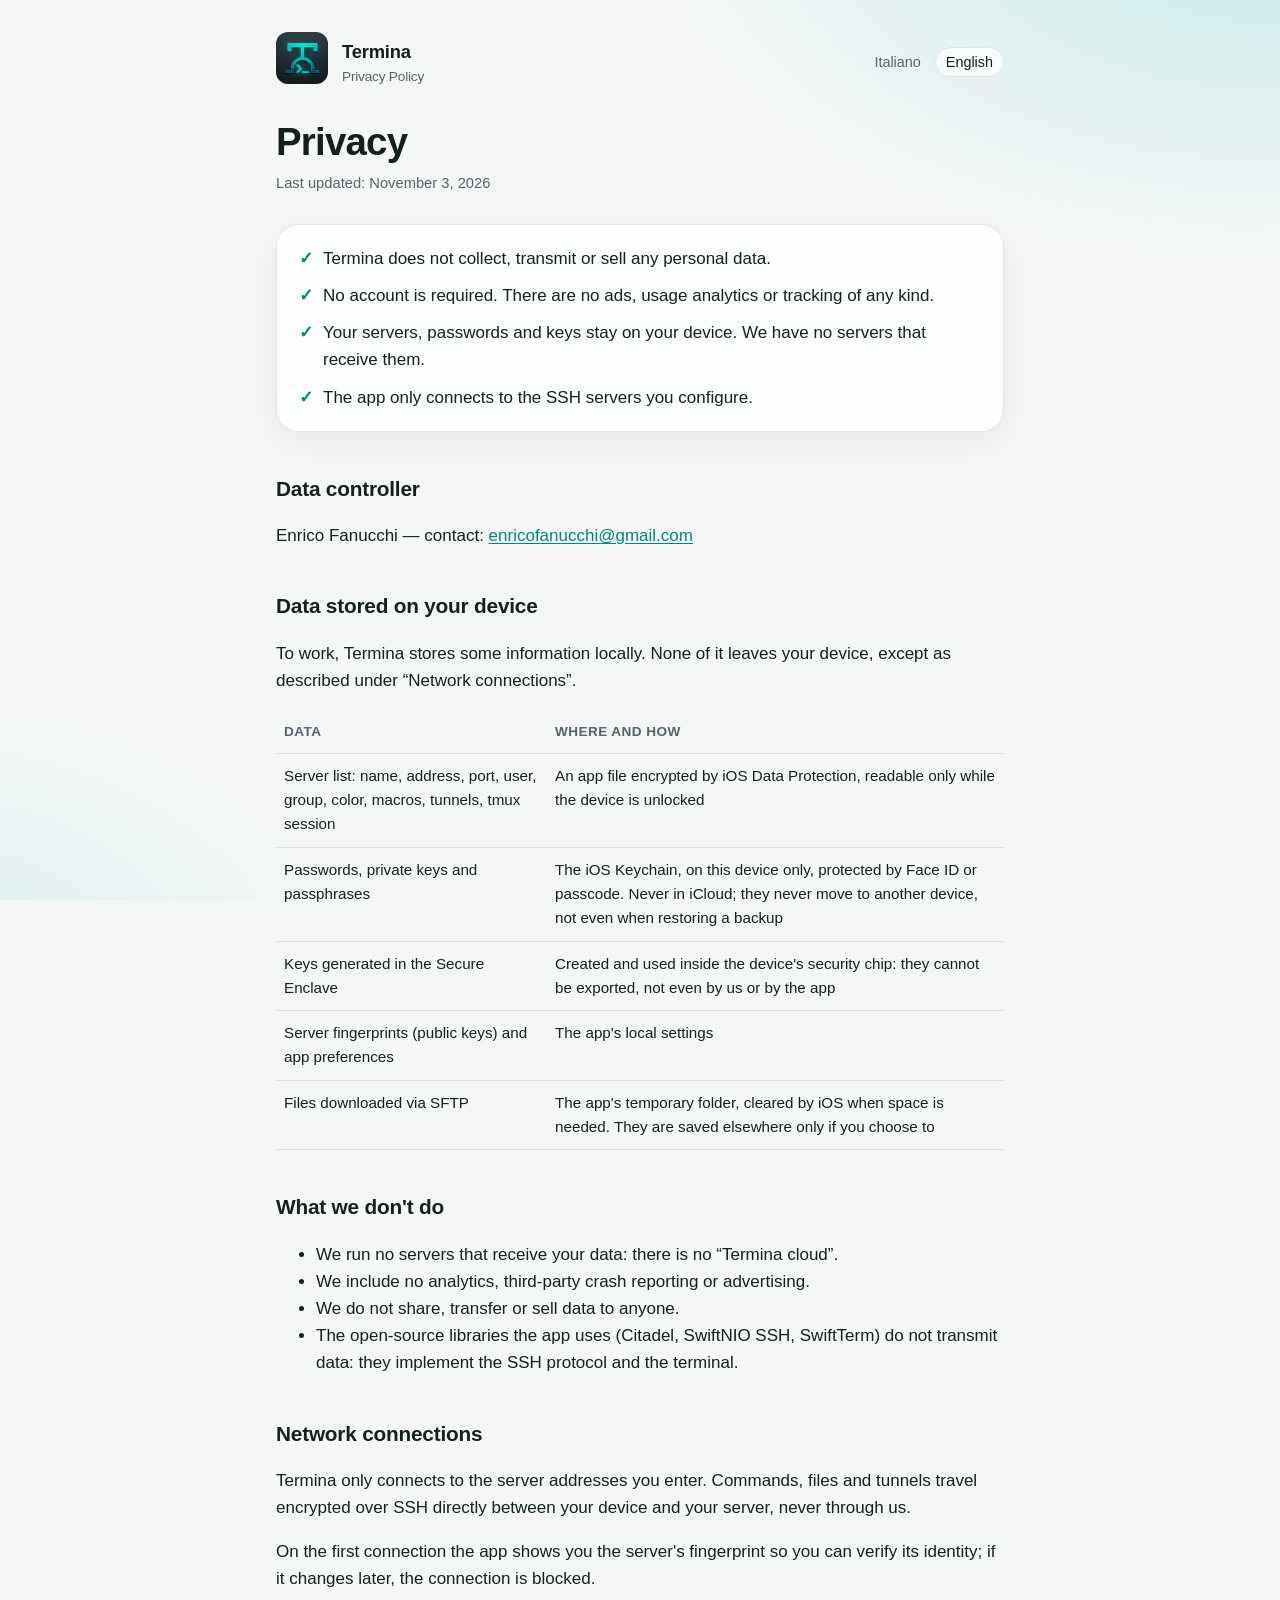
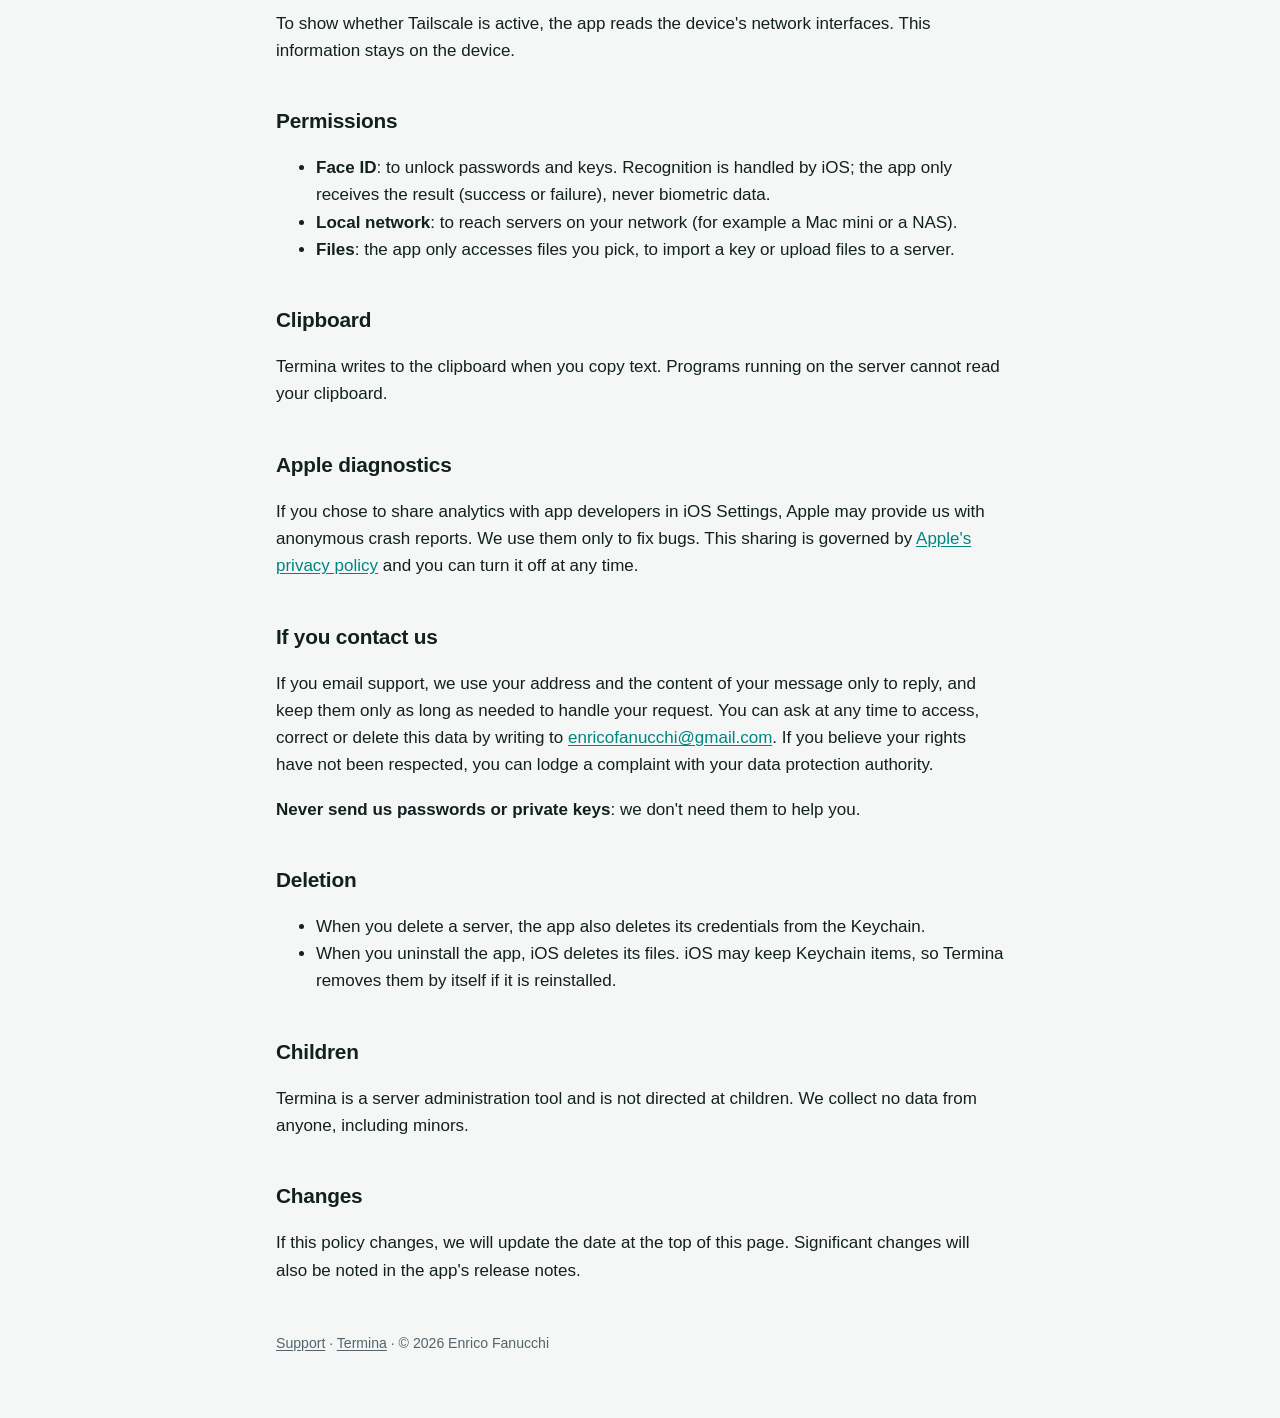
==== en/privacy.html @ 34df7649 "Sito di Termina: home, privacy e supporto in italiano e inglese" ====
<!doctype html>
<html lang="en">
<head>
  <meta charset="utf-8">
  <meta name="viewport" content="width=device-width, initial-scale=1">
  <title>Privacy · Termina</title>
  <meta name="description" content="Termina privacy policy: no data collected, everything stays on your device.">
  <link rel="icon" href="../favicon-32x32.png">
  <link rel="apple-touch-icon" href="../apple-touch-icon.png">
  <link rel="stylesheet" href="../style.css">
</head>
<body>
<main>
  <header>
    <a href="index.html"><img src="../icon-192x192.png" alt="Termina"></a>
    <div class="brand">Termina<small>Privacy Policy</small></div>
    <nav class="lang" aria-label="Language">
      <a href="../privacy.html" lang="it">Italiano</a>
      <a href="privacy.html" aria-current="page" lang="en">English</a>
    </nav>
  </header>

  <h1>Privacy</h1>
  <p class="meta">Last updated: November 3, 2026</p>

  <div class="card">
    <ul class="summary">
      <li>Termina does not collect, transmit or sell any personal data.</li>
      <li>No account is required. There are no ads, usage analytics or tracking of any kind.</li>
      <li>Your servers, passwords and keys stay on your device. We have no servers that receive them.</li>
      <li>The app only connects to the SSH servers you configure.</li>
    </ul>
  </div>

  <h2>Data controller</h2>
  <p>Enrico Fanucchi — contact: <a href="mailto:enricofanucchi@gmail.com">enricofanucchi@gmail.com</a></p>

  <h2>Data stored on your device</h2>
  <p>To work, Termina stores some information locally. None of it leaves your device, except as described under “Network connections”.</p>
  <div class="table-wrap">
    <table>
      <thead><tr><th>Data</th><th>Where and how</th></tr></thead>
      <tbody>
        <tr><td>Server list: name, address, port, user, group, color, macros, tunnels, tmux session</td><td>An app file encrypted by iOS Data Protection, readable only while the device is unlocked</td></tr>
        <tr><td>Passwords, private keys and passphrases</td><td>The iOS Keychain, on this device only, protected by Face ID or passcode. Never in iCloud; they never move to another device, not even when restoring a backup</td></tr>
        <tr><td>Keys generated in the Secure Enclave</td><td>Created and used inside the device's security chip: they cannot be exported, not even by us or by the app</td></tr>
        <tr><td>Server fingerprints (public keys) and app preferences</td><td>The app's local settings</td></tr>
        <tr><td>Files downloaded via SFTP</td><td>The app's temporary folder, cleared by iOS when space is needed. They are saved elsewhere only if you choose to</td></tr>
      </tbody>
    </table>
  </div>

  <h2>What we don't do</h2>
  <ul>
    <li>We run no servers that receive your data: there is no “Termina cloud”.</li>
    <li>We include no analytics, third-party crash reporting or advertising.</li>
    <li>We do not share, transfer or sell data to anyone.</li>
    <li>The open-source libraries the app uses (Citadel, SwiftNIO SSH, SwiftTerm) do not transmit data: they implement the SSH protocol and the terminal.</li>
  </ul>

  <h2>Network connections</h2>
  <p>Termina only connects to the server addresses you enter. Commands, files and tunnels travel encrypted over SSH directly between your device and your server, never through us.</p>
  <p>On the first connection the app shows you the server's fingerprint so you can verify its identity; if it changes later, the connection is blocked.</p>
  <p>To show whether Tailscale is active, the app reads the device's network interfaces. This information stays on the device.</p>

  <h2>Permissions</h2>
  <ul>
    <li><strong>Face ID</strong>: to unlock passwords and keys. Recognition is handled by iOS; the app only receives the result (success or failure), never biometric data.</li>
    <li><strong>Local network</strong>: to reach servers on your network (for example a Mac mini or a NAS).</li>
    <li><strong>Files</strong>: the app only accesses files you pick, to import a key or upload files to a server.</li>
  </ul>

  <h2>Clipboard</h2>
  <p>Termina writes to the clipboard when you copy text. Programs running on the server cannot read your clipboard.</p>

  <h2>Apple diagnostics</h2>
  <p>If you chose to share analytics with app developers in iOS Settings, Apple may provide us with anonymous crash reports. We use them only to fix bugs. This sharing is governed by <a href="https://www.apple.com/legal/privacy/">Apple's privacy policy</a> and you can turn it off at any time.</p>

  <h2>If you contact us</h2>
  <p>If you email support, we use your address and the content of your message only to reply, and keep them only as long as needed to handle your request. You can ask at any time to access, correct or delete this data by writing to <a href="mailto:enricofanucchi@gmail.com">enricofanucchi@gmail.com</a>. If you believe your rights have not been respected, you can lodge a complaint with your data protection authority.</p>
  <p><strong>Never send us passwords or private keys</strong>: we don't need them to help you.</p>

  <h2>Deletion</h2>
  <ul>
    <li>When you delete a server, the app also deletes its credentials from the Keychain.</li>
    <li>When you uninstall the app, iOS deletes its files. iOS may keep Keychain items, so Termina removes them by itself if it is reinstalled.</li>
  </ul>

  <h2>Children</h2>
  <p>Termina is a server administration tool and is not directed at children. We collect no data from anyone, including minors.</p>

  <h2>Changes</h2>
  <p>If this policy changes, we will update the date at the top of this page. Significant changes will also be noted in the app's release notes.</p>

  <footer><a href="support.html">Support</a> · <a href="index.html">Termina</a> · © 2026 Enrico Fanucchi</footer>
</main>
</body>
</html>
---- style.css ----
/* Termina — pagine pubbliche (privacy, supporto). Nessuna risorsa esterna. */
:root {
  --bg: #f5f7f7;
  --surface: rgba(255, 255, 255, 0.72);
  --border: rgba(16, 32, 36, 0.10);
  --text: #12201f;
  --muted: #55636a;
  --accent: #00857f;
  --accent-soft: rgba(0, 177, 169, 0.12);
  --code: rgba(16, 32, 36, 0.06);
  --glow: rgba(0, 177, 169, 0.20);
  color-scheme: light dark;
}

@media (prefers-color-scheme: dark) {
  :root {
    --bg: #0b1213;
    --surface: rgba(28, 38, 40, 0.66);
    --border: rgba(220, 237, 235, 0.10);
    --text: #e3eeec;
    --muted: #93a5a8;
    --accent: #3fd2ca;
    --accent-soft: rgba(63, 210, 202, 0.12);
    --code: rgba(220, 237, 235, 0.08);
    --glow: rgba(0, 177, 169, 0.28);
  }
}

* { box-sizing: border-box; }

html { -webkit-text-size-adjust: 100%; }

body {
  margin: 0;
  background:
    radial-gradient(900px 500px at 100% -10%, var(--glow), transparent 70%),
    radial-gradient(700px 420px at -10% 110%, var(--accent-soft), transparent 70%),
    var(--bg);
  background-attachment: fixed;
  color: var(--text);
  font: 17px/1.6 -apple-system, BlinkMacSystemFont, "SF Pro Text", "Segoe UI", Roboto, sans-serif;
  min-height: 100vh;
}

main {
  max-width: 760px;
  margin: 0 auto;
  padding: 24px 16px 64px;
}

header {
  display: flex;
  align-items: center;
  gap: 14px;
  margin: 8px 0 28px;
}

header img { width: 52px; height: 52px; border-radius: 12px; }
header .brand { font-weight: 700; font-size: 1.15rem; letter-spacing: -0.01em; }
header .brand small { display: block; font-weight: 400; font-size: 0.85rem; color: var(--muted); }

nav.lang { margin-left: auto; font-size: 0.9rem; }
nav.lang a { color: var(--muted); text-decoration: none; padding: 6px 10px; border-radius: 999px; }
nav.lang a[aria-current="page"] { color: var(--text); background: var(--surface); border: 1px solid var(--border); }

h1 { font-size: clamp(1.8rem, 5vw, 2.4rem); line-height: 1.15; letter-spacing: -0.02em; margin: 0 0 8px; }
h2 { font-size: 1.3rem; letter-spacing: -0.01em; margin: 40px 0 10px; }
h3 { font-size: 1.05rem; margin: 24px 0 6px; }
p, li { color: var(--text); }
.meta { color: var(--muted); font-size: 0.92rem; margin: 0 0 28px; }

a { color: var(--accent); text-underline-offset: 2px; }

code, kbd {
  font: 0.88em ui-monospace, "SF Mono", Menlo, monospace;
  background: var(--code);
  padding: 0.1em 0.4em;
  border-radius: 6px;
}

.card {
  background: var(--surface);
  border: 1px solid var(--border);
  border-radius: 22px;
  padding: 20px 22px;
  -webkit-backdrop-filter: blur(24px) saturate(160%);
  backdrop-filter: blur(24px) saturate(160%);
  box-shadow: 0 10px 40px rgba(0, 0, 0, 0.06);
}

.summary { display: grid; gap: 10px; margin: 0; padding: 0; list-style: none; }
.summary li { display: flex; gap: 10px; align-items: baseline; }
.summary li::before { content: "✓"; color: var(--accent); font-weight: 700; }

.links { display: grid; gap: 12px; grid-template-columns: repeat(auto-fit, minmax(220px, 1fr)); margin-top: 20px; }
.links a { display: block; text-decoration: none; color: var(--text); }
.links a strong { display: block; color: var(--accent); }
.links a span { color: var(--muted); font-size: 0.92rem; }

.table-wrap { overflow-x: auto; }
table { width: 100%; border-collapse: collapse; font-size: 0.95rem; }
th, td { text-align: left; vertical-align: top; padding: 10px 8px; border-bottom: 1px solid var(--border); }
th { color: var(--muted); font-weight: 600; font-size: 0.85rem; text-transform: uppercase; letter-spacing: 0.03em; }

details { border-bottom: 1px solid var(--border); padding: 12px 0; }
details:last-of-type { border-bottom: 0; }
summary { cursor: pointer; font-weight: 600; list-style: none; }
summary::-webkit-details-marker { display: none; }
summary::before { content: "›"; display: inline-block; width: 1em; color: var(--accent); transition: transform 0.2s; }
details[open] summary::before { transform: rotate(90deg); }
details > :not(summary) { margin-left: 1em; }

footer { margin-top: 48px; color: var(--muted); font-size: 0.88rem; }
footer a { color: var(--muted); }

@media (prefers-reduced-motion: reduce) {
  summary::before { transition: none; }
}
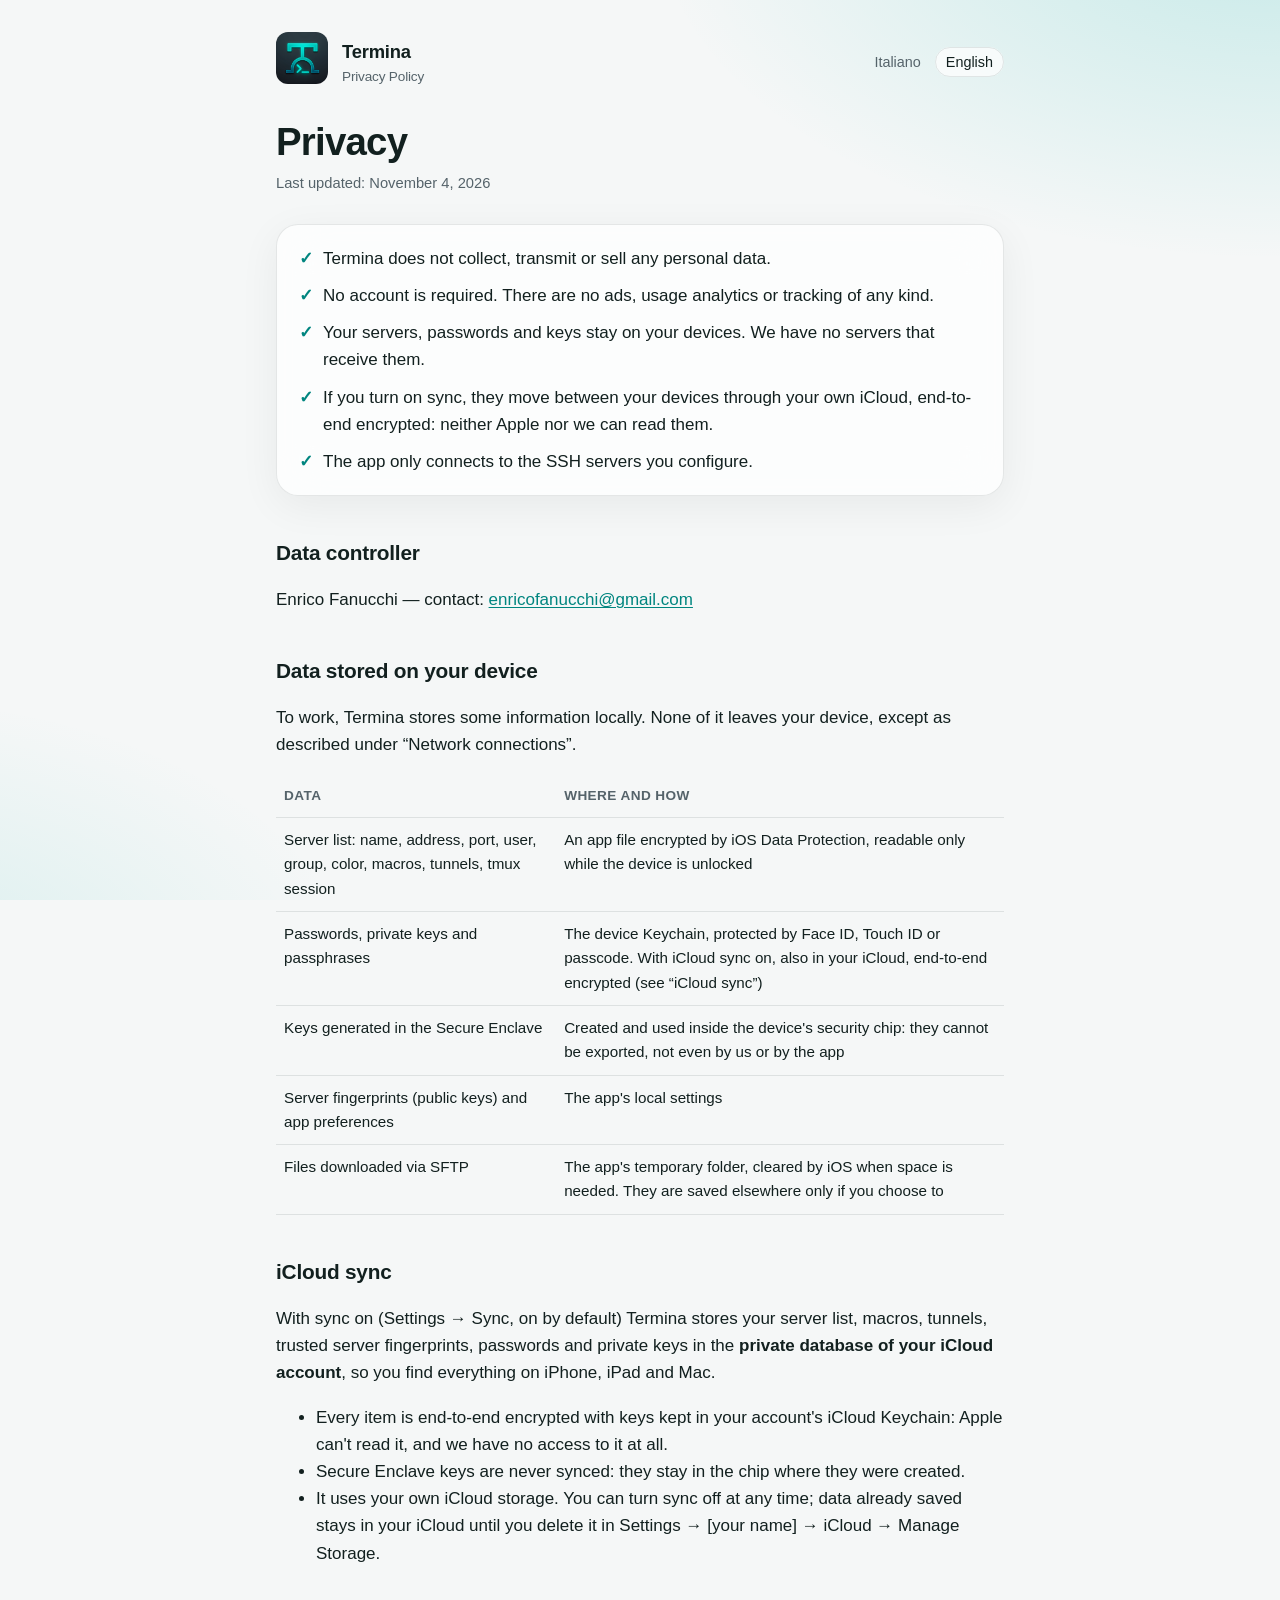
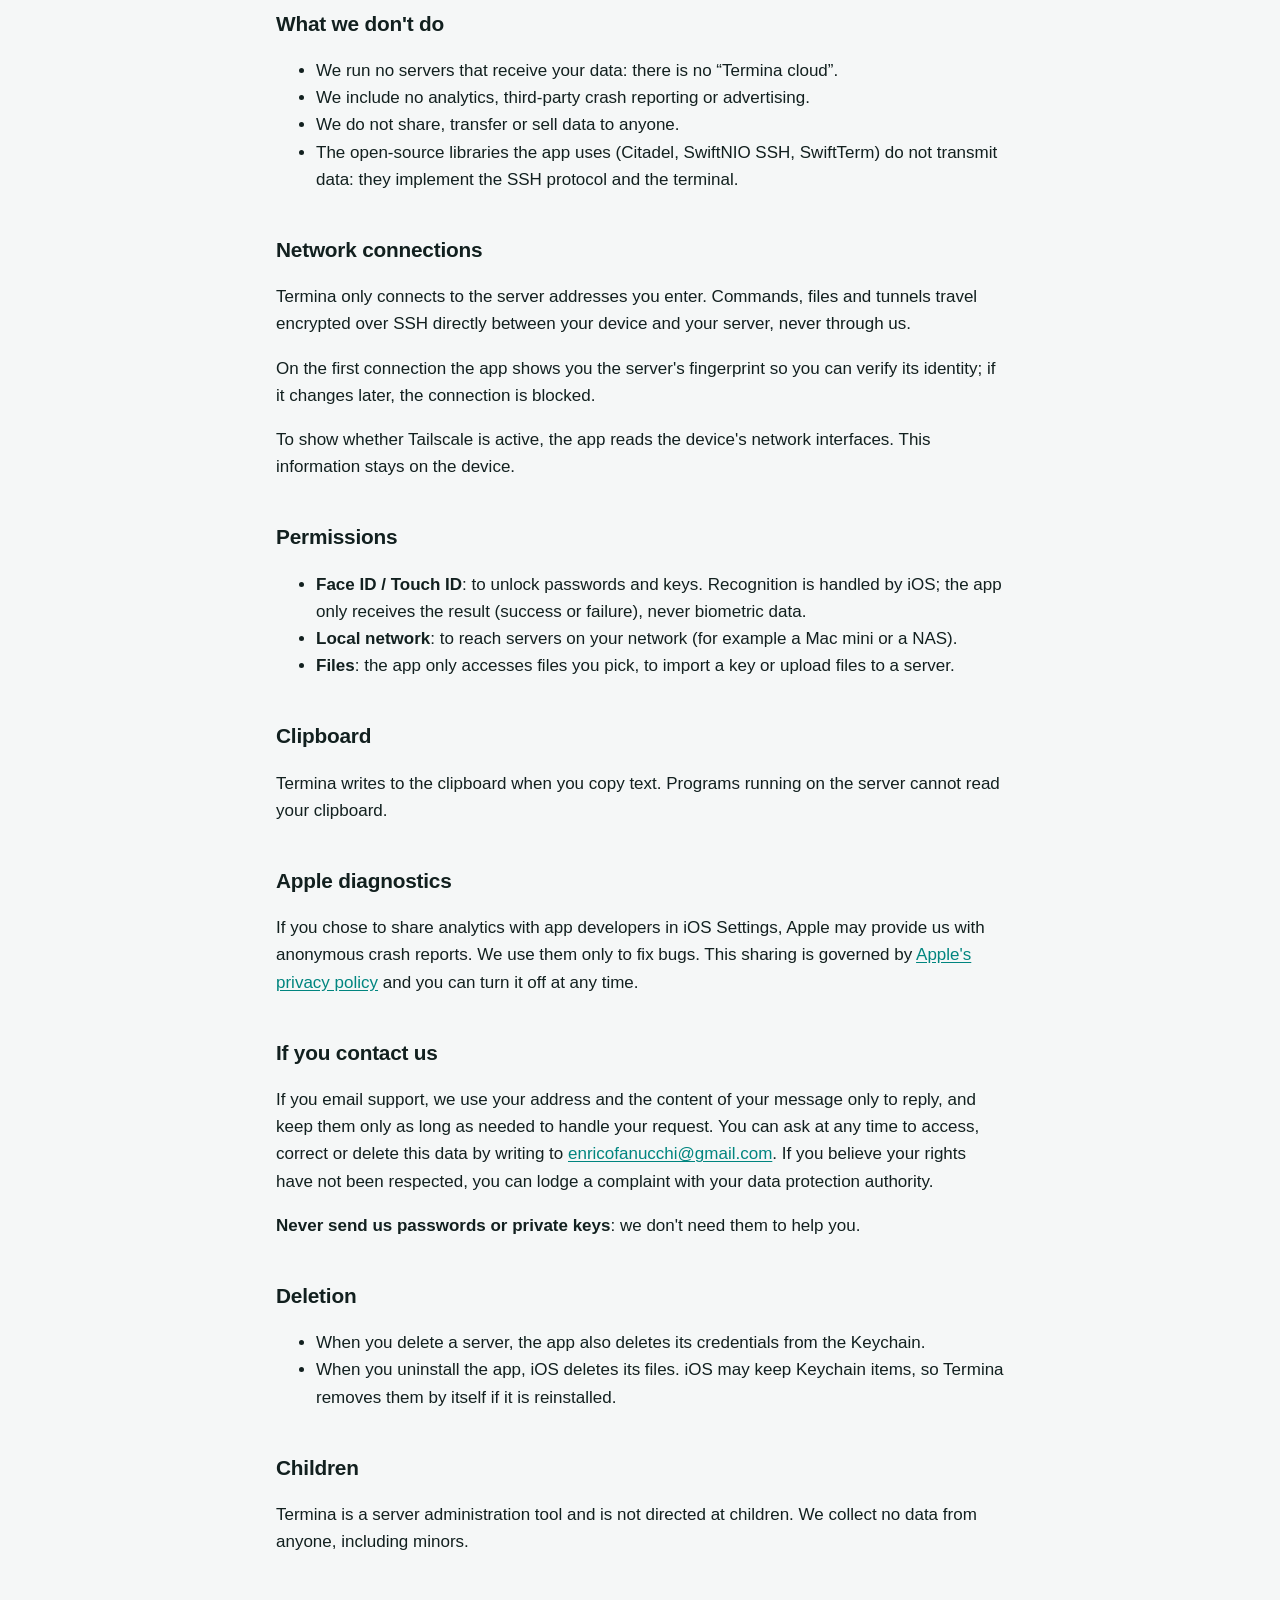
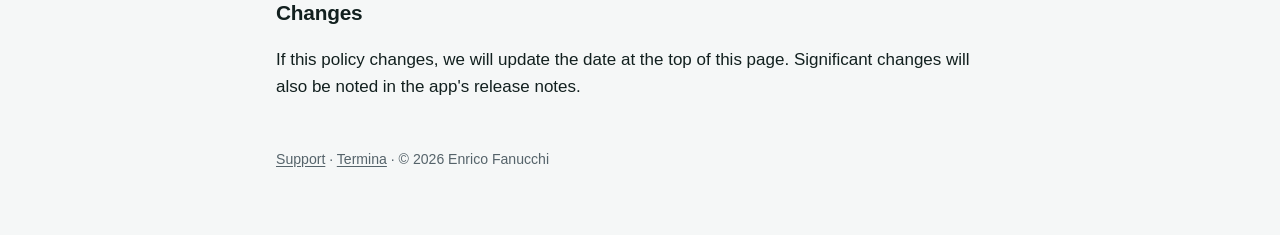
==== commit 63e15413: "Privacy: sincronizzazione iCloud cifrata end-to-end" ====
--- a/en/privacy.html
+++ b/en/privacy.html
@@ -21,13 +21,14 @@
   </header>
 
   <h1>Privacy</h1>
-  <p class="meta">Last updated: November 3, 2026</p>
+  <p class="meta">Last updated: November 4, 2026</p>
 
   <div class="card">
     <ul class="summary">
       <li>Termina does not collect, transmit or sell any personal data.</li>
       <li>No account is required. There are no ads, usage analytics or tracking of any kind.</li>
-      <li>Your servers, passwords and keys stay on your device. We have no servers that receive them.</li>
+      <li>Your servers, passwords and keys stay on your devices. We have no servers that receive them.</li>
+      <li>If you turn on sync, they move between your devices through your own iCloud, end-to-end encrypted: neither Apple nor we can read them.</li>
       <li>The app only connects to the SSH servers you configure.</li>
     </ul>
   </div>
@@ -42,13 +43,21 @@
       <thead><tr><th>Data</th><th>Where and how</th></tr></thead>
       <tbody>
         <tr><td>Server list: name, address, port, user, group, color, macros, tunnels, tmux session</td><td>An app file encrypted by iOS Data Protection, readable only while the device is unlocked</td></tr>
-        <tr><td>Passwords, private keys and passphrases</td><td>The iOS Keychain, on this device only, protected by Face ID or passcode. Never in iCloud; they never move to another device, not even when restoring a backup</td></tr>
+        <tr><td>Passwords, private keys and passphrases</td><td>The device Keychain, protected by Face ID, Touch ID or passcode. With iCloud sync on, also in your iCloud, end-to-end encrypted (see “iCloud sync”)</td></tr>
         <tr><td>Keys generated in the Secure Enclave</td><td>Created and used inside the device's security chip: they cannot be exported, not even by us or by the app</td></tr>
         <tr><td>Server fingerprints (public keys) and app preferences</td><td>The app's local settings</td></tr>
         <tr><td>Files downloaded via SFTP</td><td>The app's temporary folder, cleared by iOS when space is needed. They are saved elsewhere only if you choose to</td></tr>
       </tbody>
     </table>
   </div>
+
+  <h2>iCloud sync</h2>
+  <p>With sync on (Settings → Sync, on by default) Termina stores your server list, macros, tunnels, trusted server fingerprints, passwords and private keys in the <strong>private database of your iCloud account</strong>, so you find everything on iPhone, iPad and Mac.</p>
+  <ul>
+    <li>Every item is end-to-end encrypted with keys kept in your account's iCloud Keychain: Apple can't read it, and we have no access to it at all.</li>
+    <li>Secure Enclave keys are never synced: they stay in the chip where they were created.</li>
+    <li>It uses your own iCloud storage. You can turn sync off at any time; data already saved stays in your iCloud until you delete it in Settings → [your name] → iCloud → Manage Storage.</li>
+  </ul>
 
   <h2>What we don't do</h2>
   <ul>
@@ -65,7 +74,7 @@
 
   <h2>Permissions</h2>
   <ul>
-    <li><strong>Face ID</strong>: to unlock passwords and keys. Recognition is handled by iOS; the app only receives the result (success or failure), never biometric data.</li>
+    <li><strong>Face ID / Touch ID</strong>: to unlock passwords and keys. Recognition is handled by iOS; the app only receives the result (success or failure), never biometric data.</li>
     <li><strong>Local network</strong>: to reach servers on your network (for example a Mac mini or a NAS).</li>
     <li><strong>Files</strong>: the app only accesses files you pick, to import a key or upload files to a server.</li>
   </ul>
